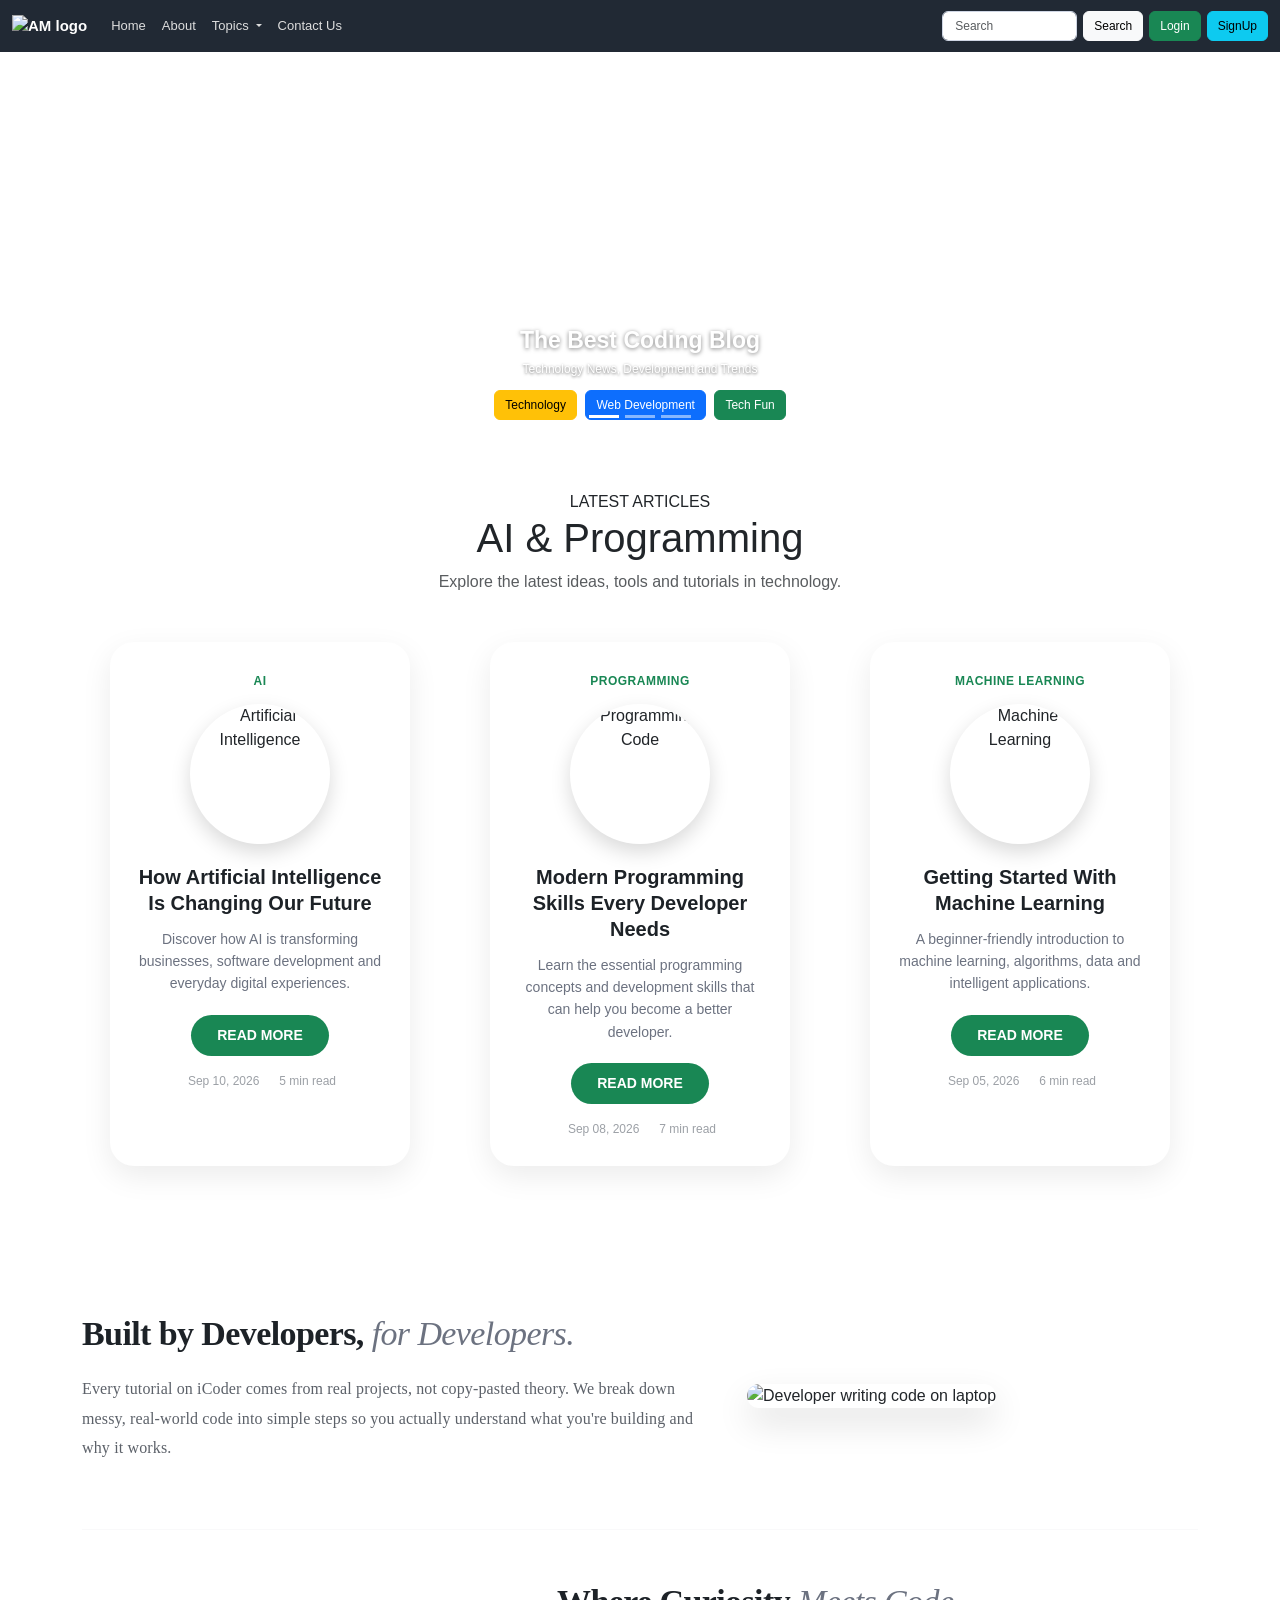
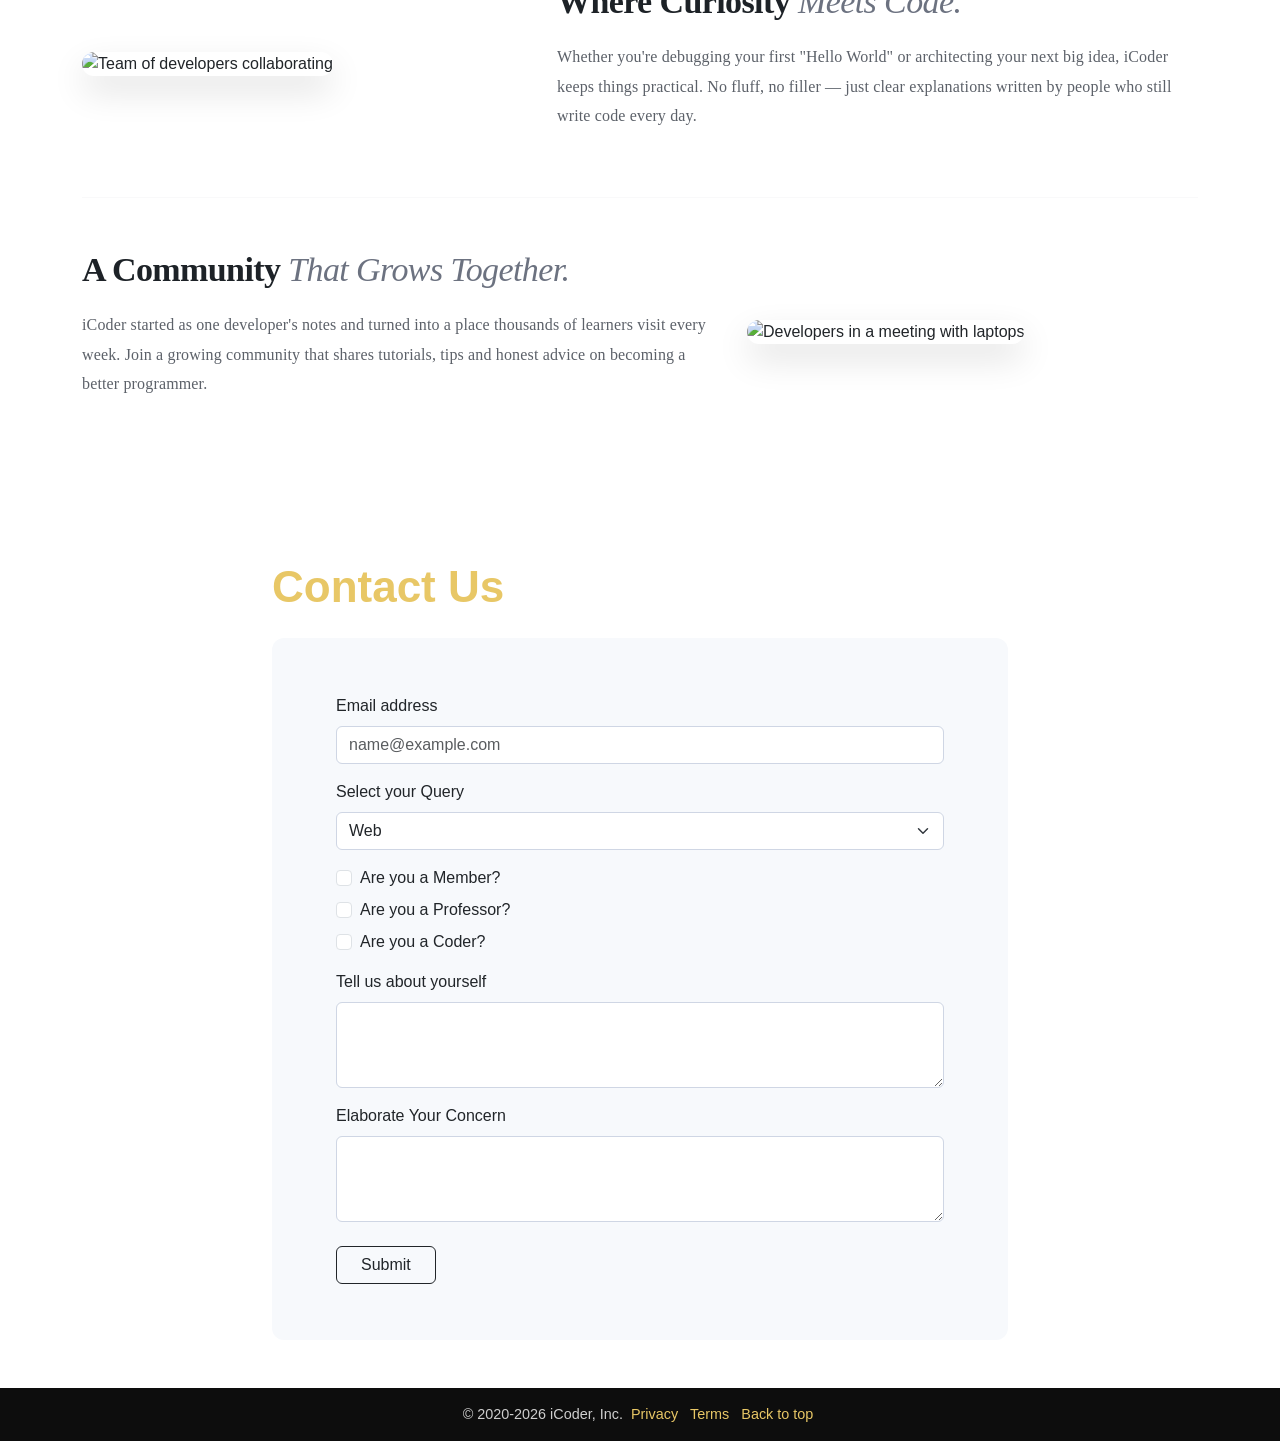
==== first project/bootstrap project 1/index.html @ f5c03f83 "blog bootstrap project shipped" ====
<!DOCTYPE html>
<html lang="en">

<head>

    <meta charset="UTF-8">

    <meta name="viewport" content="width=device-width, initial-scale=1.0">

    <title>iCoder - The Best Coding Blog</title>


    <!-- Bootstrap CSS -->
    <link
        href="https://cdn.jsdelivr.net/npm/bootstrap@5.3.3/dist/css/bootstrap.min.css"
        rel="stylesheet"
    >


    <!-- Custom CSS -->
    <link rel="stylesheet" href="style.css">

</head>


<body>

<div id="home"></div>
    <!-- =========================
         NAVBAR
    ========================== -->

    <nav class="navbar navbar-expand-lg navbar-dark">

        <div class="container-fluid">


            <!-- Logo -->
       <a class="navbar-brand" href="#">
    <img src="am logowhite.png.svg" alt="AM logo" class="AM logo" width="100px;">
</a>



            <!-- Mobile Menu Button -->

            <button
                class="navbar-toggler"
                type="button"
                data-bs-toggle="collapse"
                data-bs-target="#navbarContent"
            >

                <span class="navbar-toggler-icon"></span>

            </button>


            <!-- Navbar Content -->

            <div
                class="collapse navbar-collapse"
                id="navbarContent"
            >


                <!-- Left Menu -->

                <ul class="navbar-nav me-auto mb-2 mb-lg-0">


                    <!-- Home -->

                    <li class="nav-item">

                        <a class="nav-link active" href="#home">
                          Home
                         </a>

                    </li>


                    <!-- About -->

                    <li class="nav-item">
                     <a class="nav-link" href="#about">
                      About
                      </a>

                    </li>


                    <!-- Topics -->

                    <li class="nav-item dropdown">

                        <a
                            class="nav-link dropdown-toggle"
                            href="#"
                            role="button"
                            data-bs-toggle="dropdown"
                        >
                            Topics
                        </a>


                        <ul class="dropdown-menu">

                            <li>
                                <a class="dropdown-item" href="#">
                                    Technology
                                </a>
                            </li>

                            <li>
                                <a class="dropdown-item" href="#">
                                    Web Development
                                </a>
                            </li>

                            <li>
                                <a class="dropdown-item" href="#articles">
                                    Programming
                                </a>
                            </li>

                        </ul>

                    </li>


                    <!-- Contact -->

                    <li class="nav-item">

                       <a class="nav-link" href="#contact">
                        Contact Us
                       </a>

                    </li>

                </ul>


                <!-- Right Side -->

                <form class="d-flex search-area">


                    <!-- Search Input -->

                    <input
                        class="form-control search-input"
                        type="search"
                        placeholder="Search"
                    >


                    <!-- Search Button -->

                    <button
                        class="btn btn-light search-btn"
                        type="submit"
                    >
                        Search
                    </button>


                    <!-- Login -->

                    <button
                        class="btn btn-success login-btn"
                        type="button"
                        data-bs-toggle="modal"
                        data-bs-target="#loginModal"
                    >
                        Login
                    </button>


                    <!-- SignUp -->

                    <button
                        class="btn btn-info signup-btn"
                        type="button"
                        data-bs-toggle="modal"
                        data-bs-target="#signupModal"
                    >
                        SignUp
                    </button>

                </form>

            </div>

        </div>

    </nav>



    <!-- =========================
         CAROUSEL / SLIDER
    ========================== -->

    <div
        id="myCarousel"
        class="carousel slide"
        data-bs-ride="carousel"
    >


        <!-- Slider Indicators -->

        <div class="carousel-indicators">


            <button
                type="button"
                data-bs-target="#myCarousel"
                data-bs-slide-to="0"
                class="active"
            >
            </button>


            <button
                type="button"
                data-bs-target="#myCarousel"
                data-bs-slide-to="1"
            >
            </button>


            <button
                type="button"
                data-bs-target="#myCarousel"
                data-bs-slide-to="2"
            >
            </button>

        </div>



        <!-- =========================
             SLIDER ITEMS
        ========================== -->

        <div class="carousel-inner">


            <!-- =========================
                 SLIDE 1
            ========================== -->

            <div class="carousel-item active">

                <div class="hero slide-1">


                    <div class="hero-content">

                        <h1>
                            The Best Coding Blog
                        </h1>


                        <p>
                            Technology News, Development and Trends
                        </p>


                        <button class="btn btn-warning">
                            Technology
                        </button>


                        <button class="btn btn-primary">
                            Web Development
                        </button>


                        <button class="btn btn-success">
                            Tech Fun
                        </button>

                    </div>

                </div>

            </div>



            <!-- =========================
                 SLIDE 2
            ========================== -->

            <div class="carousel-item">

                <div class="hero slide-2">


                    <div class="hero-content">

                        <h1>
                            Artificial Intelligence
                        </h1>


                        <p>
                            Explore the world of Artificial Intelligence
                        </p>


                        <button class="btn btn-danger">
                            AI
                        </button>


                        <button class="btn btn-outline-info">
                            Technology
                        </button>


                        <button class="btn btn-success">
                            Learn More
                        </button>

                    </div>

                </div>

            </div>



            <!-- =========================
                 SLIDE 3
            ========================== -->

            <div class="carousel-item">

                <div class="hero slide-3">


                    <div class="hero-content">

                        <h1>
                            Programming
                        </h1>


                        <p>
                            Learn programming and build amazing projects
                        </p>


                        <button class="btn text-white"style="background-color:#fd7e14;">
                            Programming
                        </button>


                      <button class="btn text-white" style="background-color: #0dcaf0;">
    Coding
</button>


                        <button class="btn text-white"style="background-color:#6f42c1;">
                            Tutorials
                        </button>

                    </div>

                </div>

            </div>

        </div>



        <!-- =========================
             PREVIOUS BUTTON
        ========================== -->

        <button
            class="carousel-control-prev"
            type="button"
            data-bs-target="#myCarousel"
            data-bs-slide="prev"
        >

            <span class="carousel-control-prev-icon"></span>

        </button>



        <!-- =========================
             NEXT BUTTON
        ========================== -->

        <button
            class="carousel-control-next"
            type="button"
            data-bs-target="#myCarousel"
            data-bs-slide="next"
        >

            <span class="carousel-control-next-icon"></span>

        </button>
        </div>
<div id="articles" class="container py-5">

    <!-- Heading -->
    <div class="text-center mb-5">
        <span class="section-tag">LATEST ARTICLES</span>
        <h1 class="blog-heading">AI & Programming</h1>
        <p class="text-muted">
            Explore the latest ideas, tools and tutorials in technology.
        </p>
    </div>


     <!-- Blog Cards -->
   <div class="row g-4">
 
 
        <!-- Card 1 -->
        <div class="col-lg-4 col-md-6">
 
            <div class="blog-card">
 
                <span class="category">
                    <i class="bi bi-robot"></i> AI
                </span>
 
                <div class="card-image">
                    <img src="https://images.unsplash.com/photo-1677442136019-21780ecad995?auto=format&fit=crop&w=900&q=80"
                         alt="Artificial Intelligence">
                </div>
 
                <div class="card-content">
 
                    <h3>How Artificial Intelligence Is Changing Our Future</h3>
 
                    <p>
                        Discover how AI is transforming businesses, software
                        development and everyday digital experiences.
                    </p>
 
                    <a href="#" class="read-btn">
                        READ MORE
                    </a>
 
                    <div class="card-info">
                        <span>
                            <i class="bi bi-calendar3"></i> Sep 10, 2026
                        </span>
 
                        <span>
                            <i class="bi bi-clock"></i> 5 min read
                        </span>
                    </div>
 
                </div>
 
            </div>
 
        </div>
 
 
        <!-- Card 2 -->
        <div class="col-lg-4 col-md-6">
 
            <div class="blog-card">
 
                <span class="category">
                    <i class="bi bi-code-slash"></i> Programming
                </span>
 
                <div class="card-image">
                    <img src="https://images.unsplash.com/photo-1555949963-ff9fe0c870eb?auto=format&fit=crop&w=900&q=80"
                         alt="Programming Code">
                </div>
 
                <div class="card-content">
 
                    <h3>Modern Programming Skills Every Developer Needs</h3>
 
                    <p>
                        Learn the essential programming concepts and development
                        skills that can help you become a better developer.
                    </p>
 
                    <a href="#" class="read-btn">
                        READ MORE
                    </a>
 
                    <div class="card-info">
                        <span>
                            <i class="bi bi-calendar3"></i> Sep 08, 2026
                        </span>
 
                        <span>
                            <i class="bi bi-clock"></i> 7 min read
                        </span>
                    </div>
 
                </div>
 
            </div>
 
        </div>
 
 
        <!-- Card 3 -->
        <div class="col-lg-4 col-md-6">
 
            <div class="blog-card">
 
                <span class="category">
                    <i class="bi bi-cpu"></i> Machine Learning
                </span>
 
                <div class="card-image">
                    <img src="https://images.unsplash.com/photo-1620712943543-bcc4688e7485?auto=format&fit=crop&w=900&q=80"
                         alt="Machine Learning">
                </div>
 
                <div class="card-content">
 
                    <h3>Getting Started With Machine Learning</h3>
 
                    <p>
                        A beginner-friendly introduction to machine learning,
                        algorithms, data and intelligent applications.
                    </p>
 
                    <a href="#" class="read-btn">
                        READ MORE
                    </a>
 
                    <div class="card-info">
                        <span>
                            <i class="bi bi-calendar3"></i> Sep 05, 2026
                        </span>
 
                        <span>
                            <i class="bi bi-clock"></i> 6 min read
                        </span>
                    </div>
 
                </div>
 
            </div>
 
        </div>
 
    </div>
 
</div>
   
  <!-- =========================
         FEATURETTES SECTION
         (Cards ke neeche, image/text alternating rows)
    ========================== -->
 
    <div id="about" class="container featurette-section py-5">
 
 
        <!-- Featurette 1 - image right -->
 
        <div class="row featurette align-items-center">
 
            <div class="col-md-7">
                <h2 class="featurette-heading">
                    Built by Developers, <span class="text-muted">for Developers.</span>
                </h2>
                <p class="lead">
                    Every tutorial on iCoder comes from real projects, not
                    copy-pasted theory. We break down messy, real-world code
                    into simple steps so you actually understand what you're
                    building and why it works.
                </p>
            </div>
 
            <div class="col-md-5">
                <img
                    src="https://images.unsplash.com/photo-1498050108023-c5249f4df085?auto=format&fit=crop&w=900&q=80"
                    class="featurette-image img-fluid"
                    alt="Developer writing code on laptop"
                >
            </div>
 
        </div>
 
 
        <hr class="featurette-divider">
 
 
        <!-- Featurette 2 - image left -->
 
        <div class="row featurette align-items-center flex-md-row-reverse">
 
            <div class="col-md-7">
                <h2 class="featurette-heading">
                    Where Curiosity <span class="text-muted">Meets Code.</span>
                </h2>
                <p class="lead">
                    Whether you're debugging your first "Hello World" or
                    architecting your next big idea, iCoder keeps things
                    practical. No fluff, no filler — just clear explanations
                    written by people who still write code every day.
                </p>
            </div>
 
            <div class="col-md-5">
                <img
                    src="https://images.unsplash.com/photo-1531482615713-2afd69097998?auto=format&fit=crop&w=900&q=80"
                    class="featurette-image img-fluid"
                    alt="Team of developers collaborating"
                >
            </div>
 
        </div>
 
 
        <hr class="featurette-divider">
 
 
        <!-- Featurette 3 - image right -->
 
        <div class="row featurette align-items-center">
 
            <div class="col-md-7">
                <h2 class="featurette-heading">
                    A Community <span class="text-muted">That Grows Together.</span>
                </h2>
                <p class="lead">
                    iCoder started as one developer's notes and turned into a
                    place thousands of learners visit every week. Join a
                    growing community that shares tutorials, tips and honest
                    advice on becoming a better programmer.
                </p>
            </div>
 
            <div class="col-md-5">
                <img
                    src="https://images.unsplash.com/photo-1519389950473-47ba0277781c?auto=format&fit=crop&w=900&q=80"
                    class="featurette-image img-fluid"
                    alt="Developers in a meeting with laptops"
                >
            </div>
 
        </div>
 
    </div>
<!-- =========================
         CONTACT US SECTION
         (Dark themed, unique styled form)
    ========================== -->
 


<link rel="stylesheet" href="style.css">
<script src="script.js"></script>
    
 
                      
            <!-- Email Address -->
           
 <div id="contact" class="container contact-page py-5">
    <div class="row justify-content-center">
      <div class="col-lg-8">
 
        <h1 class="page-title mb-4">Contact Us</h1>
 
        <form id="contactForm">
 
          <!-- Email address -->
          <div class="mb-3">
            <label for="email" class="form-label">Email address</label>
            <input type="email" class="form-control" id="email" placeholder="name@example.com" required>
          </div>
 
          <!-- Select your Query -->
          <div class="mb-3">
            <label for="query" class="form-label">Select your Query</label>
            <select class="form-select" id="query">
              <option value="web">Web</option>
              <option value="mobile">Mobile App</option>
              <option value="billing">Billing</option>
              <option value="general">General</option>
              <option value="other">Other</option>
            </select>
          </div>
 
          <!-- Checkboxes -->
          <div class="mb-2 form-check">
            <input type="checkbox" class="form-check-input" id="isMember">
            <label class="form-check-label" for="isMember">Are you a Member?</label>
          </div>
 
          <div class="mb-2 form-check">
            <input type="checkbox" class="form-check-input" id="isProfessor">
            <label class="form-check-label" for="isProfessor">Are you a Professor?</label>
          </div>
 
          <div class="mb-3 form-check">
            <input type="checkbox" class="form-check-input" id="isCoder">
            <label class="form-check-label" for="isCoder">Are you a Coder?</label>
          </div>
 
          <!-- Tell us about yourself -->
          <div class="mb-3">
            <label for="aboutYou" class="form-label">Tell us about yourself</label>
            <textarea class="form-control" id="aboutYou" rows="3"></textarea>
          </div>
 
          <!-- Elaborate Your Concern -->
          <div class="mb-4">
            <label for="concern" class="form-label">Elaborate Your Concern</label>
            <textarea class="form-control" id="concern" rows="3"></textarea>
          </div>
 
          <button type="submit" class="btn btn-outline-dark px-4">Submit</button>
 
        </form>
 
      </div>
    </div>
  </div>
 
  <!-- Footer -->
  <footer class="site-footer text-center py-3">
    <span>&copy; 2020-2026 iCoder, Inc.</span>
    <a href="#" style="text-decoration: none;">Privacy</a>
    <a href="#">Terms</a>
    <a href="#top" id="backToTop">Back to top</a>
  </footer>



    <!-- =========================
         LOGIN MODAL
    ========================== -->

    <div class="modal fade auth-modal" id="loginModal" tabindex="-1" aria-labelledby="loginTitle" aria-hidden="true">
      <div class="modal-dialog modal-dialog-centered">
        <div class="modal-content">

          <button type="button" class="btn-close auth-close" data-bs-dismiss="modal" aria-label="Close"></button>

          <div class="auth-wrapper">

            <!-- Left colourful side -->
            <div class="auth-side">
              <h2>Welcome Back!</h2>
              <p>Login to continue reading tutorials, saving articles and learning with the iCoder community.</p>
            </div>

            <!-- Form side -->
            <div class="auth-form">
              <h3 id="loginTitle">Login</h3>
              <p class="auth-sub">Sign in to your account</p>

              <form id="loginForm">

                <div class="mb-3">
                  <label for="loginEmail" class="form-label">Email address</label>
                  <input type="email" class="form-control" id="loginEmail" placeholder="name@example.com" required>
                </div>

                <div class="mb-3">
                  <label for="loginPassword" class="form-label">Password</label>
                  <div class="password-box">
                    <input type="password" class="form-control" id="loginPassword" placeholder="Enter your password" required>
                    <button type="button" class="toggle-pass" data-target="loginPassword">Show</button>
                  </div>
                </div>

                <div class="d-flex justify-content-between align-items-center mb-4">
                  <div class="form-check mb-0">
                    <input type="checkbox" class="form-check-input" id="rememberMe">
                    <label class="form-check-label" for="rememberMe">Remember me</label>
                  </div>
                  <a href="#" class="auth-link" onclick="return false;">Forgot password?</a>
                </div>

                <button type="submit" class="auth-btn">Login</button>

                <div class="auth-msg" role="alert"></div>

              </form>

              <p class="auth-switch">
                Don't have an account?
                <a href="#" class="auth-link" data-bs-toggle="modal" data-bs-target="#signupModal">Sign Up</a>
              </p>
            </div>

          </div>
        </div>
      </div>
    </div>



    <!-- =========================
         SIGN UP MODAL
    ========================== -->

    <div class="modal fade auth-modal signup-modal" id="signupModal" tabindex="-1" aria-labelledby="signupTitle" aria-hidden="true">
      <div class="modal-dialog modal-dialog-centered">
        <div class="modal-content">

          <button type="button" class="btn-close auth-close" data-bs-dismiss="modal" aria-label="Close"></button>

          <div class="auth-wrapper">

            <!-- Left colourful side -->
            <div class="auth-side signup-side">
              <h2>Join iCoder</h2>
              <p>Create a free account to save your favourite articles, follow topics and be part of a growing developer community.</p>
            </div>

            <!-- Form side -->
            <div class="auth-form">
              <h3 id="signupTitle">Create Account</h3>
              <p class="auth-sub">It only takes a minute</p>

              <form id="signupForm">

                <div class="mb-3">
                  <label for="signupName" class="form-label">Full name</label>
                  <input type="text" class="form-control" id="signupName" placeholder="Your name" required>
                </div>

                <div class="mb-3">
                  <label for="signupEmail" class="form-label">Email address</label>
                  <input type="email" class="form-control" id="signupEmail" placeholder="name@example.com" required>
                </div>

                <div class="mb-3">
                  <label for="signupPassword" class="form-label">Password</label>
                  <div class="password-box">
                    <input type="password" class="form-control" id="signupPassword" placeholder="At least 6 characters" minlength="6" required>
                    <button type="button" class="toggle-pass" data-target="signupPassword">Show</button>
                  </div>
                </div>

                <div class="mb-3">
                  <label for="signupConfirm" class="form-label">Confirm password</label>
                  <div class="password-box">
                    <input type="password" class="form-control" id="signupConfirm" placeholder="Re-enter your password" required>
                    <button type="button" class="toggle-pass" data-target="signupConfirm">Show</button>
                  </div>
                </div>

                <div class="form-check mb-4">
                  <input type="checkbox" class="form-check-input" id="agreeTerms" required>
                  <label class="form-check-label" for="agreeTerms">I agree to the Terms and Privacy Policy</label>
                </div>

                <button type="submit" class="auth-btn">Sign Up</button>

                <div class="auth-msg" role="alert"></div>

              </form>

              <p class="auth-switch">
                Already have an account?
                <a href="#" class="auth-link" data-bs-toggle="modal" data-bs-target="#loginModal">Login</a>
              </p>
            </div>

          </div>
        </div>
      </div>
    </div>



    <!-- Login / Sign Up script -->
    <script>

      // Show / Hide password
      document.querySelectorAll('.toggle-pass').forEach(function (btn) {
        btn.addEventListener('click', function () {
          var input = document.getElementById(btn.getAttribute('data-target'));
          var show = input.type === 'password';
          input.type = show ? 'text' : 'password';
          btn.textContent = show ? 'Hide' : 'Show';
        });
      });

      // Message box helper
      function showMsg(form, text, type) {
        var box = form.querySelector('.auth-msg');
        box.textContent = text;
        box.className = 'auth-msg ' + type;
      }

      // Login submit
      document.getElementById('loginForm').addEventListener('submit', function (e) {
        e.preventDefault();
        showMsg(this, 'Login successful! Welcome back.', 'success');
      });

      // Sign up submit
      document.getElementById('signupForm').addEventListener('submit', function (e) {
        e.preventDefault();

        var pass = document.getElementById('signupPassword').value;
        var confirm = document.getElementById('signupConfirm').value;

        if (pass !== confirm) {
          showMsg(this, 'Passwords do not match. Please try again.', 'error');
          return;
        }

        showMsg(this, 'Account created successfully! You can login now.', 'success');
      });

      // Popup band hone par form saaf kar do
      document.querySelectorAll('.auth-modal').forEach(function (modal) {
        modal.addEventListener('hidden.bs.modal', function () {
          var form = modal.querySelector('form');
          form.reset();

          var box = form.querySelector('.auth-msg');
          box.className = 'auth-msg';
          box.textContent = '';

          modal.querySelectorAll('.password-box .form-control').forEach(function (i) {
            i.type = 'password';
          });
          modal.querySelectorAll('.toggle-pass').forEach(function (b) {
            b.textContent = 'Show';
          });
        });
      });

    </script>



    <!-- Bootstrap JavaScript -->

    <script
        src="https://cdn.jsdelivr.net/npm/bootstrap@5.3.3/dist/js/bootstrap.bundle.min.js">
    </script>


</body>

</html>
---- first project/bootstrap project 1/style.css ----
/* =========================
   GENERAL
========================= */

body {
    margin: 0;
    padding: 0;
    font-family: Arial, Helvetica, sans-serif;
}



/* =========================
   NAVBAR
========================= */

.navbar {
    background-color: #212934;
    min-height: 40px;
}


.navbar-brand {
    font-weight: bold;
    color: white !important;
    font-size: 15px;
}


.navbar .nav-link {
    color: #dddddd !important;
    font-size: 13px;
}


.navbar .nav-link:hover {
    color: white !important;
}



/* =========================
   SEARCH AREA
========================= */

.search-area {
    gap: 6px;
}


.search-input {
    width: 135px;
    height: 30px;
    font-size: 12px;
}


.search-btn {
    height: 30px;
    font-size: 12px;
    padding: 4px 10px;
}


.login-btn {
    height: 30px;
    font-size: 12px;
    padding: 4px 10px;
}


.signup-btn {
    height: 30px;
    font-size: 12px;
    padding: 4px 10px;
}



/* =========================
   HERO / SLIDER
========================= */

.hero {
    height: 390px;
    background-size: cover;
    background-position: center;
    position: relative;
}



/* =========================
   FIRST IMAGE
========================= */

.slide-1 {
    background-image: url("coding\ blog.png");
}



/* =========================
   SECOND IMAGE
========================= */

.slide-2 {
    background-image: url("artifical intelligence.jpeg");
}



/* =========================
   THIRD IMAGE
========================= */

.slide-3 {
    background-image: url("programming.jpeg");
}



/* =========================
   HERO CONTENT
========================= */

.hero-content {
    position: absolute;
    bottom: 20px;
    left: 50%;
    transform: translateX(-50%);
    text-align: center;
    color: white;
    width: 100%;
}



/* =========================
   HEADING
========================= */

.hero-content h1 {
    font-size: 23px;
    font-weight: bold;
    margin-bottom: 5px;
    text-shadow: 0 1px 4px rgba(0, 0, 0, 0.5);
}



/* =========================
   PARAGRAPH
========================= */

.hero-content p {
    font-size: 12px;
    margin-bottom: 10px;
    text-shadow: 0 1px 3px rgba(0, 0, 0, 0.6);
}



/* =========================
   SLIDER BUTTONS
========================= */

.hero-content .btn {
    font-size: 12px;
    margin: 2px;
    padding: 5px 10px;
}



/* =========================
   CAROUSEL INDICATORS
========================= */

.carousel-indicators {
    bottom: -2px;
}


.carousel-indicators button {
    width: 20px;
    height: 2px;
}



/* =========================
   CAROUSEL ARROWS
========================= */

.carousel-control-prev,
.carousel-control-next {
    width: 8%;
}



/* =========================
   MOBILE
========================= */

@media (max-width: 768px) {

    .hero {
        height: 420px;
    }

    .hero-content h1 {
        font-size: 20px;
    }

    .search-area {
        margin-top: 10px;
        padding-bottom: 10px;
    }

    .search-input {
        width: 110px;
    }

}


/* Cards Styling */
/* =========================
   GENERAL
========================= */

.blog-card {
    background: white;
    border-radius: 24px;
    box-shadow: 0 10px 30px rgba(0, 0, 0, 0.08);
    max-width: 300px;
    margin: 0 auto;
    padding: 30px 25px 28px;
    display: flex;
    flex-direction: column;
    align-items: center;
    text-align: center;
    height: 100%;
    transition: 0.3s ease;
}

.blog-card:hover {
    transform: translateY(-8px);
    box-shadow: 0 18px 40px rgba(0, 0, 0, 0.14);
}


/* =========================
   CATEGORY
========================= */

.category {
    color: #198754;
    font-size: 12px;
    font-weight: 700;
    text-transform: uppercase;
    letter-spacing: 0.5px;
    margin-bottom: 14px;
}


/* =========================
   IMAGE
========================= */

.card-image {
    width: 140px;
    height: 140px;
    border-radius: 50%;
    overflow: hidden;
    margin-bottom: 20px;
    box-shadow: 0 8px 20px rgba(0, 0, 0, 0.15);
    flex-shrink: 0;
}

.card-image img {
    width: 100%;
    height: 100%;
    object-fit: cover;
    display: block;
    transition: 0.4s ease;
}

.blog-card:hover .card-image img {
    transform: scale(1.08);
}


/* =========================
   CARD CONTENT
========================= */

.card-content {
    display: flex;
    flex-direction: column;
    align-items: center;
    text-align: center;
}


/* =========================
   TITLE
========================= */

.card-content h3 {
    font-size: 20px;
    line-height: 1.3;
    font-weight: 700;
    color: #1d2227;
    margin-bottom: 12px;
}

.card-content p {
    color: #6c7280;
    font-size: 14px;
    line-height: 1.6;
    margin-bottom: 20px;
}


/* =========================
   READ BUTTON
========================= */

.read-btn {
    display: inline-flex;
    align-items: center;
    justify-content: center;
    background: #198754;
    color: white;
    text-decoration: none;
    padding: 10px 26px;
    border-radius: 30px;
    font-size: 14px;
    font-weight: 600;
    transition: 0.3s ease;
    margin-bottom: 16px;
}

.read-btn:hover {
    background: #157347;
    color: white;
}


/* =========================
   CARD INFO
========================= */

.card-info {
    display: flex;
    justify-content: center;
    gap: 16px;
    color: #9ca0a6;
    font-size: 12px;
}

.card-info i {
    margin-right: 4px;
}


/* =========================
   RESPONSIVE
========================= */

@media (max-width: 767px) {

    .blog-heading {
        font-size: 32px;
    }

    .blog-card {
        max-width: 260px;
    }

    .card-image {
        height: 220px;
    }

    .card-content {
        padding: 24px 18px 28px;
    }

    .card-content h3 {
        font-size: 17px;
    }
}


/* =========================
   FEATURETTES SECTION
   ONLY FONT/STYLING UPDATED
========================= */

.featurette-section {
    padding-top: 20px;
    padding-bottom: 20px;
}

.featurette {
    padding: 50px 0;
}

.featurette-heading {
    font-family: Georgia, "Times New Roman", serif;
    font-weight: 700;
    font-size: 34px;
    color: #1d2227;
    letter-spacing: -0.6px;
    line-height: 1.3;
    margin-bottom: 18px;
}

.featurette-heading .text-muted {
    font-weight: 400;
    font-style: italic;
    color: #6c7280 !important;
}

.featurette .lead {
    font-family: Georgia, "Times New Roman", serif;
    font-size: 16px;
    line-height: 1.85;
    color: #5c6169;
    letter-spacing: 0.15px;
}

.featurette-image {
    border-radius: 20px;
    box-shadow: 0 15px 35px rgba(0, 0, 0, 0.12);
    width: 100%;
    object-fit: cover;
}

.featurette-divider {
    margin: 0;
    border: none;
    border-top: 1px solid #e6e8eb;
}


/* =========================
   RESPONSIVE (featurettes)
========================= */

@media (max-width: 767px) {

    .featurette {
        padding: 30px 0;
        text-align: center;
    }

    .featurette-heading {
        font-size: 26px;
    }

    .featurette .col-md-5 {
        margin-bottom: 25px;
    }

    .featurette.flex-md-row-reverse .col-md-5 {
        margin-bottom: 25px;
    }

}


/* =========================
   CONTACT US SECTION
========================= */

.contact-page {
  max-width: 1140px;
}

.contact-page form {
  background-color: #f7f9fc;
  color: #212529;
  padding: 3.5rem 4rem;
  border-radius: 12px;
  box-shadow: none;
}

.page-title {
  font-size: 2.75rem;
  font-weight: 600;
  color: #e8c766;
}

.form-label {
  font-weight: 500;
  color: #212529;
}

.form-control,
.form-select {
  background-color: #ffffff;
  border: 1px solid #cfd6e4;
}

.form-control:focus,
.form-select:focus {
  border-color: #e8c766;
  box-shadow: 0 0 0 0.2rem rgba(232, 199, 102, 0.25);
}

textarea.form-control {
  resize: vertical;
}

.form-check-input:checked {
  background-color: #e8c766;
  border-color: #e8c766;
}

.btn-outline-dark {
  border-color: #212529;
  color: #212529;
}

.btn-outline-dark:hover {
  background-color: #e8c766;
  border-color: #e8c766;
  color: #212529;
}


/* Footer */

.site-footer {
  background-color: #0d0d0d;
  border-top: none;
  box-shadow: none;
  font-size: 0.9rem;
  color: #cfcfcf;
}

html, body {
  margin: 0;
  padding: 0;
}

footer.site-footer a,
footer.site-footer a:visited,
footer.site-footer a:link,
footer.site-footer a:active,
footer.site-footer a:hover {
  color: #e8c766 !important;
  text-decoration: none !important;
  text-decoration-line: none !important;
  border-bottom: none !important;
  margin: 0 4px;
}



/* =========================================================
   RESPONSIVE FIXES
   Sirf choti screens ke liye adjustments hain.
   Desktop ka look wesa hi rehta hai.
========================================================= */


/* ---------- Safety: kuch bhi screen se bahar na nikle ---------- */

html,
body {
    overflow-x: hidden;
}

img {
    max-width: 100%;
}



/* =========================
   TABLET + MOBILE  (navbar collapse hone ke waqt)
   992px se chhoti screens
========================= */

@media (max-width: 991.98px) {

    .search-area {
        flex-wrap: wrap;
        margin-top: 10px;
        padding-bottom: 10px;
    }

    .search-input {
        width: 100%;
        flex: 1 1 100%;
    }

    .search-btn,
    .login-btn,
    .signup-btn {
        flex: 1 1 auto;
    }

    .navbar .nav-link {
        padding: 8px 0;
    }

}



/* =========================
   TABLET  (768px - 991px)
========================= */

@media (min-width: 768px) and (max-width: 991.98px) {

    /* 2 cards ke baad teesra card beech mein aaye */
    .row.g-4 {
        justify-content: center;
    }

    .featurette-heading {
        font-size: 28px;
    }

    .featurette .lead {
        font-size: 15px;
        line-height: 1.75;
    }

}



/* =========================
   MOBILE  (767px aur us se chhoti)
========================= */

@media (max-width: 767px) {

    /* Hero text kinaron se na chipke */
    .hero-content {
        padding: 0 12px 4px;
    }

    /* Cards: image gol hi rahe (pehle yahan oval ho jati thi) */
    .card-image {
        width: 140px;
        height: 140px;
    }

    .blog-card {
        max-width: 340px;
        padding: 26px 20px 24px;
    }

    /* Featurette: text aur image ke beech gap */
    .featurette .col-md-7 {
        margin-bottom: 20px;
    }

    /* Contact form */
    .contact-page form {
        padding: 2rem 1.5rem;
    }

    .page-title {
        font-size: 2rem;
    }

}



/* =========================
   SMALL PHONES  (575px aur us se chhoti)
========================= */

@media (max-width: 575.98px) {

    .navbar-brand img {
        width: 80px;
        height: auto;
    }

    .hero-content h1 {
        font-size: 18px;
    }

    .hero-content p {
        font-size: 11.5px;
    }

    .hero-content .btn {
        font-size: 11px;
        padding: 4px 8px;
    }

    .blog-heading {
        font-size: 28px;
    }

    .featurette {
        padding: 24px 0;
    }

    .featurette-heading {
        font-size: 23px;
    }

    .featurette .lead {
        font-size: 15px;
        line-height: 1.7;
    }

    .contact-page form {
        padding: 1.5rem 1rem;
    }

    .page-title {
        font-size: 1.75rem;
    }

    .contact-page .btn {
        width: 100%;
    }

    .site-footer {
        font-size: 0.8rem;
        line-height: 1.8;
        padding-left: 10px;
        padding-right: 10px;
    }

}



/* =========================================================
   LOGIN / SIGN UP POPUP
   Colours home page se match:
   navy #212934 (navbar), green (Login button), cyan (SignUp button)
========================================================= */

.auth-modal .modal-dialog {
    max-width: 820px;
}

.auth-modal .modal-content {
    position: relative;
    border: none;
    border-radius: 24px;
    overflow: hidden;
    box-shadow: 0 25px 60px rgba(33, 41, 52, 0.45);
}


/* Close button */

.auth-close {
    position: absolute;
    top: 16px;
    right: 16px;
    z-index: 10;
    padding: 8px;
    background-color: #ffffff;
    border-radius: 50%;
    opacity: 1;
    box-shadow: 0 2px 8px rgba(0, 0, 0, 0.2);
}


/* Layout */

.auth-wrapper {
    display: flex;
    min-height: 500px;
}


/* Left side  (Login = navy + green) */

.auth-side {
    flex: 0 0 40%;
    position: relative;
    overflow: hidden;
    display: flex;
    flex-direction: column;
    justify-content: center;
    text-align: center;
    padding: 40px 32px;
    color: #ffffff;
    background: linear-gradient(150deg, #212934 0%, #244038 55%, #198754 100%);
}

/* Left side  (Sign Up = navy + cyan) */

.auth-side.signup-side {
    background: linear-gradient(150deg, #212934 0%, #1f3d52 55%, #0dcaf0 100%);
}

.auth-side::before,
.auth-side::after {
    content: "";
    position: absolute;
    border-radius: 50%;
    background: rgba(255, 255, 255, 0.08);
}

.auth-side::before {
    width: 180px;
    height: 180px;
    top: -60px;
    left: -60px;
}

.auth-side::after {
    width: 220px;
    height: 220px;
    bottom: -90px;
    right: -80px;
}

.auth-side h2,
.auth-side p {
    position: relative;
    z-index: 1;
}

.auth-side h2 {
    font-size: 30px;
    font-weight: 700;
    margin-bottom: 12px;
}

/* Heading ke neeche chhoti coloured line */

.auth-side h2::after {
    content: "";
    display: block;
    width: 44px;
    height: 4px;
    border-radius: 4px;
    background: #20c997;
    margin: 12px auto 0;
}

.auth-side.signup-side h2::after {
    background: #0dcaf0;
}

.auth-side p {
    font-size: 14px;
    line-height: 1.7;
    margin: 0;
    opacity: 0.95;
}


/* Form side */

.auth-form {
    flex: 1;
    padding: 44px 40px 36px;
    background: #ffffff;
}

.auth-form h3 {
    font-size: 26px;
    font-weight: 700;
    color: #212934;
    margin-bottom: 4px;
}

.auth-sub {
    color: #6c7280;
    font-size: 14px;
    margin-bottom: 22px;
}


/* Inputs */

.auth-modal .form-label {
    font-size: 13px;
    font-weight: 600;
    color: #3d4450;
    margin-bottom: 6px;
}

.auth-modal .form-control {
    height: 46px;
    padding: 0 14px;
    font-size: 14px;
    border-radius: 12px;
    background-color: #f6f7fb;
    border: 1px solid #e3e6ef;
}

.auth-modal .form-control:focus {
    background-color: #ffffff;
    border-color: #198754;
    box-shadow: 0 0 0 0.2rem rgba(25, 135, 84, 0.18);
}

.signup-modal .form-control:focus {
    border-color: #0dcaf0;
    box-shadow: 0 0 0 0.2rem rgba(13, 202, 240, 0.25);
}


/* Show / Hide password */

.password-box {
    position: relative;
}

.password-box .form-control {
    padding-right: 64px;
}

.toggle-pass {
    position: absolute;
    top: 50%;
    right: 12px;
    transform: translateY(-50%);
    border: none;
    background: none;
    padding: 4px;
    font-size: 12px;
    font-weight: 700;
    color: #198754;
    cursor: pointer;
}

.signup-modal .toggle-pass {
    color: #087990;
}


/* Checkbox */

.auth-modal .form-check-label {
    font-size: 13px;
    color: #6c7280;
}

.auth-modal .form-check-input:checked {
    background-color: #198754;
    border-color: #198754;
}

.signup-modal .form-check-input:checked {
    background-color: #0aa2c0;
    border-color: #0aa2c0;
}

.auth-modal .form-check-input:focus {
    box-shadow: 0 0 0 0.2rem rgba(25, 135, 84, 0.2);
    border-color: #198754;
}

.signup-modal .form-check-input:focus {
    box-shadow: 0 0 0 0.2rem rgba(13, 202, 240, 0.25);
    border-color: #0dcaf0;
}


/* Links */

.auth-link {
    font-size: 13px;
    font-weight: 600;
    color: #198754;
    text-decoration: none;
}

.auth-link:hover {
    color: #146c43;
    text-decoration: underline;
}

.signup-modal .auth-link {
    color: #087990;
}

.signup-modal .auth-link:hover {
    color: #055160;
}

.auth-switch {
    text-align: center;
    font-size: 13px;
    color: #6c7280;
    margin: 18px 0 0;
}


/* Main button  (Login = green, jaisa navbar ka Login button) */

.auth-btn {
    width: 100%;
    border: none;
    border-radius: 30px;
    padding: 12px;
    font-size: 15px;
    font-weight: 600;
    color: #ffffff;
    background: #198754;
    box-shadow: 0 8px 20px rgba(25, 135, 84, 0.35);
    transition: 0.3s ease;
}

.auth-btn:hover {
    background: #157347;
    transform: translateY(-2px);
    box-shadow: 0 12px 26px rgba(25, 135, 84, 0.45);
}

/* Main button  (Sign Up = cyan, jaisa navbar ka SignUp button) */

.signup-modal .auth-btn {
    color: #212934;
    background: #0dcaf0;
    box-shadow: 0 8px 20px rgba(13, 202, 240, 0.4);
}

.signup-modal .auth-btn:hover {
    background: #31d2f2;
    box-shadow: 0 12px 26px rgba(13, 202, 240, 0.5);
}


/* Success / error message */

.auth-msg {
    display: none;
    margin-top: 14px;
    padding: 10px 14px;
    border-radius: 10px;
    font-size: 13px;
    text-align: center;
}

.auth-msg.success {
    display: block;
    background: #e6f9ee;
    color: #146c43;
}

.auth-msg.error {
    display: block;
    background: #fdecec;
    color: #b02a37;
}


/* Mobile */

@media (max-width: 767px) {

    .auth-modal .modal-dialog {
        max-width: 440px;
    }

    .auth-wrapper {
        flex-direction: column;
        min-height: 0;
    }

    .auth-side {
        flex: none;
        padding: 26px 20px 22px;
    }

    .auth-side h2 {
        font-size: 22px;
        margin-bottom: 0;
    }

    .auth-side h2::after {
        margin-top: 8px;
    }

    .auth-side p {
        display: none;
    }

    .auth-form {
        padding: 26px 22px;
    }

}
---- first project/bootstrap project 1/style.css ----
/* =========================
   GENERAL
========================= */

body {
    margin: 0;
    padding: 0;
    font-family: Arial, Helvetica, sans-serif;
}



/* =========================
   NAVBAR
========================= */

.navbar {
    background-color: #212934;
    min-height: 40px;
}


.navbar-brand {
    font-weight: bold;
    color: white !important;
    font-size: 15px;
}


.navbar .nav-link {
    color: #dddddd !important;
    font-size: 13px;
}


.navbar .nav-link:hover {
    color: white !important;
}



/* =========================
   SEARCH AREA
========================= */

.search-area {
    gap: 6px;
}


.search-input {
    width: 135px;
    height: 30px;
    font-size: 12px;
}


.search-btn {
    height: 30px;
    font-size: 12px;
    padding: 4px 10px;
}


.login-btn {
    height: 30px;
    font-size: 12px;
    padding: 4px 10px;
}


.signup-btn {
    height: 30px;
    font-size: 12px;
    padding: 4px 10px;
}



/* =========================
   HERO / SLIDER
========================= */

.hero {
    height: 390px;
    background-size: cover;
    background-position: center;
    position: relative;
}



/* =========================
   FIRST IMAGE
========================= */

.slide-1 {
    background-image: url("coding\ blog.png");
}



/* =========================
   SECOND IMAGE
========================= */

.slide-2 {
    background-image: url("artifical intelligence.jpeg");
}



/* =========================
   THIRD IMAGE
========================= */

.slide-3 {
    background-image: url("programming.jpeg");
}



/* =========================
   HERO CONTENT
========================= */

.hero-content {
    position: absolute;
    bottom: 20px;
    left: 50%;
    transform: translateX(-50%);
    text-align: center;
    color: white;
    width: 100%;
}



/* =========================
   HEADING
========================= */

.hero-content h1 {
    font-size: 23px;
    font-weight: bold;
    margin-bottom: 5px;
    text-shadow: 0 1px 4px rgba(0, 0, 0, 0.5);
}



/* =========================
   PARAGRAPH
========================= */

.hero-content p {
    font-size: 12px;
    margin-bottom: 10px;
    text-shadow: 0 1px 3px rgba(0, 0, 0, 0.6);
}



/* =========================
   SLIDER BUTTONS
========================= */

.hero-content .btn {
    font-size: 12px;
    margin: 2px;
    padding: 5px 10px;
}



/* =========================
   CAROUSEL INDICATORS
========================= */

.carousel-indicators {
    bottom: -2px;
}


.carousel-indicators button {
    width: 20px;
    height: 2px;
}



/* =========================
   CAROUSEL ARROWS
========================= */

.carousel-control-prev,
.carousel-control-next {
    width: 8%;
}



/* =========================
   MOBILE
========================= */

@media (max-width: 768px) {

    .hero {
        height: 420px;
    }

    .hero-content h1 {
        font-size: 20px;
    }

    .search-area {
        margin-top: 10px;
        padding-bottom: 10px;
    }

    .search-input {
        width: 110px;
    }

}


/* Cards Styling */
/* =========================
   GENERAL
========================= */

.blog-card {
    background: white;
    border-radius: 24px;
    box-shadow: 0 10px 30px rgba(0, 0, 0, 0.08);
    max-width: 300px;
    margin: 0 auto;
    padding: 30px 25px 28px;
    display: flex;
    flex-direction: column;
    align-items: center;
    text-align: center;
    height: 100%;
    transition: 0.3s ease;
}

.blog-card:hover {
    transform: translateY(-8px);
    box-shadow: 0 18px 40px rgba(0, 0, 0, 0.14);
}


/* =========================
   CATEGORY
========================= */

.category {
    color: #198754;
    font-size: 12px;
    font-weight: 700;
    text-transform: uppercase;
    letter-spacing: 0.5px;
    margin-bottom: 14px;
}


/* =========================
   IMAGE
========================= */

.card-image {
    width: 140px;
    height: 140px;
    border-radius: 50%;
    overflow: hidden;
    margin-bottom: 20px;
    box-shadow: 0 8px 20px rgba(0, 0, 0, 0.15);
    flex-shrink: 0;
}

.card-image img {
    width: 100%;
    height: 100%;
    object-fit: cover;
    display: block;
    transition: 0.4s ease;
}

.blog-card:hover .card-image img {
    transform: scale(1.08);
}


/* =========================
   CARD CONTENT
========================= */

.card-content {
    display: flex;
    flex-direction: column;
    align-items: center;
    text-align: center;
}


/* =========================
   TITLE
========================= */

.card-content h3 {
    font-size: 20px;
    line-height: 1.3;
    font-weight: 700;
    color: #1d2227;
    margin-bottom: 12px;
}

.card-content p {
    color: #6c7280;
    font-size: 14px;
    line-height: 1.6;
    margin-bottom: 20px;
}


/* =========================
   READ BUTTON
========================= */

.read-btn {
    display: inline-flex;
    align-items: center;
    justify-content: center;
    background: #198754;
    color: white;
    text-decoration: none;
    padding: 10px 26px;
    border-radius: 30px;
    font-size: 14px;
    font-weight: 600;
    transition: 0.3s ease;
    margin-bottom: 16px;
}

.read-btn:hover {
    background: #157347;
    color: white;
}


/* =========================
   CARD INFO
========================= */

.card-info {
    display: flex;
    justify-content: center;
    gap: 16px;
    color: #9ca0a6;
    font-size: 12px;
}

.card-info i {
    margin-right: 4px;
}


/* =========================
   RESPONSIVE
========================= */

@media (max-width: 767px) {

    .blog-heading {
        font-size: 32px;
    }

    .blog-card {
        max-width: 260px;
    }

    .card-image {
        height: 220px;
    }

    .card-content {
        padding: 24px 18px 28px;
    }

    .card-content h3 {
        font-size: 17px;
    }
}


/* =========================
   FEATURETTES SECTION
   ONLY FONT/STYLING UPDATED
========================= */

.featurette-section {
    padding-top: 20px;
    padding-bottom: 20px;
}

.featurette {
    padding: 50px 0;
}

.featurette-heading {
    font-family: Georgia, "Times New Roman", serif;
    font-weight: 700;
    font-size: 34px;
    color: #1d2227;
    letter-spacing: -0.6px;
    line-height: 1.3;
    margin-bottom: 18px;
}

.featurette-heading .text-muted {
    font-weight: 400;
    font-style: italic;
    color: #6c7280 !important;
}

.featurette .lead {
    font-family: Georgia, "Times New Roman", serif;
    font-size: 16px;
    line-height: 1.85;
    color: #5c6169;
    letter-spacing: 0.15px;
}

.featurette-image {
    border-radius: 20px;
    box-shadow: 0 15px 35px rgba(0, 0, 0, 0.12);
    width: 100%;
    object-fit: cover;
}

.featurette-divider {
    margin: 0;
    border: none;
    border-top: 1px solid #e6e8eb;
}


/* =========================
   RESPONSIVE (featurettes)
========================= */

@media (max-width: 767px) {

    .featurette {
        padding: 30px 0;
        text-align: center;
    }

    .featurette-heading {
        font-size: 26px;
    }

    .featurette .col-md-5 {
        margin-bottom: 25px;
    }

    .featurette.flex-md-row-reverse .col-md-5 {
        margin-bottom: 25px;
    }

}


/* =========================
   CONTACT US SECTION
========================= */

.contact-page {
  max-width: 1140px;
}

.contact-page form {
  background-color: #f7f9fc;
  color: #212529;
  padding: 3.5rem 4rem;
  border-radius: 12px;
  box-shadow: none;
}

.page-title {
  font-size: 2.75rem;
  font-weight: 600;
  color: #e8c766;
}

.form-label {
  font-weight: 500;
  color: #212529;
}

.form-control,
.form-select {
  background-color: #ffffff;
  border: 1px solid #cfd6e4;
}

.form-control:focus,
.form-select:focus {
  border-color: #e8c766;
  box-shadow: 0 0 0 0.2rem rgba(232, 199, 102, 0.25);
}

textarea.form-control {
  resize: vertical;
}

.form-check-input:checked {
  background-color: #e8c766;
  border-color: #e8c766;
}

.btn-outline-dark {
  border-color: #212529;
  color: #212529;
}

.btn-outline-dark:hover {
  background-color: #e8c766;
  border-color: #e8c766;
  color: #212529;
}


/* Footer */

.site-footer {
  background-color: #0d0d0d;
  border-top: none;
  box-shadow: none;
  font-size: 0.9rem;
  color: #cfcfcf;
}

html, body {
  margin: 0;
  padding: 0;
}

footer.site-footer a,
footer.site-footer a:visited,
footer.site-footer a:link,
footer.site-footer a:active,
footer.site-footer a:hover {
  color: #e8c766 !important;
  text-decoration: none !important;
  text-decoration-line: none !important;
  border-bottom: none !important;
  margin: 0 4px;
}



/* =========================================================
   RESPONSIVE FIXES
   Sirf choti screens ke liye adjustments hain.
   Desktop ka look wesa hi rehta hai.
========================================================= */


/* ---------- Safety: kuch bhi screen se bahar na nikle ---------- */

html,
body {
    overflow-x: hidden;
}

img {
    max-width: 100%;
}



/* =========================
   TABLET + MOBILE  (navbar collapse hone ke waqt)
   992px se chhoti screens
========================= */

@media (max-width: 991.98px) {

    .search-area {
        flex-wrap: wrap;
        margin-top: 10px;
        padding-bottom: 10px;
    }

    .search-input {
        width: 100%;
        flex: 1 1 100%;
    }

    .search-btn,
    .login-btn,
    .signup-btn {
        flex: 1 1 auto;
    }

    .navbar .nav-link {
        padding: 8px 0;
    }

}



/* =========================
   TABLET  (768px - 991px)
========================= */

@media (min-width: 768px) and (max-width: 991.98px) {

    /* 2 cards ke baad teesra card beech mein aaye */
    .row.g-4 {
        justify-content: center;
    }

    .featurette-heading {
        font-size: 28px;
    }

    .featurette .lead {
        font-size: 15px;
        line-height: 1.75;
    }

}



/* =========================
   MOBILE  (767px aur us se chhoti)
========================= */

@media (max-width: 767px) {

    /* Hero text kinaron se na chipke */
    .hero-content {
        padding: 0 12px 4px;
    }

    /* Cards: image gol hi rahe (pehle yahan oval ho jati thi) */
    .card-image {
        width: 140px;
        height: 140px;
    }

    .blog-card {
        max-width: 340px;
        padding: 26px 20px 24px;
    }

    /* Featurette: text aur image ke beech gap */
    .featurette .col-md-7 {
        margin-bottom: 20px;
    }

    /* Contact form */
    .contact-page form {
        padding: 2rem 1.5rem;
    }

    .page-title {
        font-size: 2rem;
    }

}



/* =========================
   SMALL PHONES  (575px aur us se chhoti)
========================= */

@media (max-width: 575.98px) {

    .navbar-brand img {
        width: 80px;
        height: auto;
    }

    .hero-content h1 {
        font-size: 18px;
    }

    .hero-content p {
        font-size: 11.5px;
    }

    .hero-content .btn {
        font-size: 11px;
        padding: 4px 8px;
    }

    .blog-heading {
        font-size: 28px;
    }

    .featurette {
        padding: 24px 0;
    }

    .featurette-heading {
        font-size: 23px;
    }

    .featurette .lead {
        font-size: 15px;
        line-height: 1.7;
    }

    .contact-page form {
        padding: 1.5rem 1rem;
    }

    .page-title {
        font-size: 1.75rem;
    }

    .contact-page .btn {
        width: 100%;
    }

    .site-footer {
        font-size: 0.8rem;
        line-height: 1.8;
        padding-left: 10px;
        padding-right: 10px;
    }

}



/* =========================================================
   LOGIN / SIGN UP POPUP
   Colours home page se match:
   navy #212934 (navbar), green (Login button), cyan (SignUp button)
========================================================= */

.auth-modal .modal-dialog {
    max-width: 820px;
}

.auth-modal .modal-content {
    position: relative;
    border: none;
    border-radius: 24px;
    overflow: hidden;
    box-shadow: 0 25px 60px rgba(33, 41, 52, 0.45);
}


/* Close button */

.auth-close {
    position: absolute;
    top: 16px;
    right: 16px;
    z-index: 10;
    padding: 8px;
    background-color: #ffffff;
    border-radius: 50%;
    opacity: 1;
    box-shadow: 0 2px 8px rgba(0, 0, 0, 0.2);
}


/* Layout */

.auth-wrapper {
    display: flex;
    min-height: 500px;
}


/* Left side  (Login = navy + green) */

.auth-side {
    flex: 0 0 40%;
    position: relative;
    overflow: hidden;
    display: flex;
    flex-direction: column;
    justify-content: center;
    text-align: center;
    padding: 40px 32px;
    color: #ffffff;
    background: linear-gradient(150deg, #212934 0%, #244038 55%, #198754 100%);
}

/* Left side  (Sign Up = navy + cyan) */

.auth-side.signup-side {
    background: linear-gradient(150deg, #212934 0%, #1f3d52 55%, #0dcaf0 100%);
}

.auth-side::before,
.auth-side::after {
    content: "";
    position: absolute;
    border-radius: 50%;
    background: rgba(255, 255, 255, 0.08);
}

.auth-side::before {
    width: 180px;
    height: 180px;
    top: -60px;
    left: -60px;
}

.auth-side::after {
    width: 220px;
    height: 220px;
    bottom: -90px;
    right: -80px;
}

.auth-side h2,
.auth-side p {
    position: relative;
    z-index: 1;
}

.auth-side h2 {
    font-size: 30px;
    font-weight: 700;
    margin-bottom: 12px;
}

/* Heading ke neeche chhoti coloured line */

.auth-side h2::after {
    content: "";
    display: block;
    width: 44px;
    height: 4px;
    border-radius: 4px;
    background: #20c997;
    margin: 12px auto 0;
}

.auth-side.signup-side h2::after {
    background: #0dcaf0;
}

.auth-side p {
    font-size: 14px;
    line-height: 1.7;
    margin: 0;
    opacity: 0.95;
}


/* Form side */

.auth-form {
    flex: 1;
    padding: 44px 40px 36px;
    background: #ffffff;
}

.auth-form h3 {
    font-size: 26px;
    font-weight: 700;
    color: #212934;
    margin-bottom: 4px;
}

.auth-sub {
    color: #6c7280;
    font-size: 14px;
    margin-bottom: 22px;
}


/* Inputs */

.auth-modal .form-label {
    font-size: 13px;
    font-weight: 600;
    color: #3d4450;
    margin-bottom: 6px;
}

.auth-modal .form-control {
    height: 46px;
    padding: 0 14px;
    font-size: 14px;
    border-radius: 12px;
    background-color: #f6f7fb;
    border: 1px solid #e3e6ef;
}

.auth-modal .form-control:focus {
    background-color: #ffffff;
    border-color: #198754;
    box-shadow: 0 0 0 0.2rem rgba(25, 135, 84, 0.18);
}

.signup-modal .form-control:focus {
    border-color: #0dcaf0;
    box-shadow: 0 0 0 0.2rem rgba(13, 202, 240, 0.25);
}


/* Show / Hide password */

.password-box {
    position: relative;
}

.password-box .form-control {
    padding-right: 64px;
}

.toggle-pass {
    position: absolute;
    top: 50%;
    right: 12px;
    transform: translateY(-50%);
    border: none;
    background: none;
    padding: 4px;
    font-size: 12px;
    font-weight: 700;
    color: #198754;
    cursor: pointer;
}

.signup-modal .toggle-pass {
    color: #087990;
}


/* Checkbox */

.auth-modal .form-check-label {
    font-size: 13px;
    color: #6c7280;
}

.auth-modal .form-check-input:checked {
    background-color: #198754;
    border-color: #198754;
}

.signup-modal .form-check-input:checked {
    background-color: #0aa2c0;
    border-color: #0aa2c0;
}

.auth-modal .form-check-input:focus {
    box-shadow: 0 0 0 0.2rem rgba(25, 135, 84, 0.2);
    border-color: #198754;
}

.signup-modal .form-check-input:focus {
    box-shadow: 0 0 0 0.2rem rgba(13, 202, 240, 0.25);
    border-color: #0dcaf0;
}


/* Links */

.auth-link {
    font-size: 13px;
    font-weight: 600;
    color: #198754;
    text-decoration: none;
}

.auth-link:hover {
    color: #146c43;
    text-decoration: underline;
}

.signup-modal .auth-link {
    color: #087990;
}

.signup-modal .auth-link:hover {
    color: #055160;
}

.auth-switch {
    text-align: center;
    font-size: 13px;
    color: #6c7280;
    margin: 18px 0 0;
}


/* Main button  (Login = green, jaisa navbar ka Login button) */

.auth-btn {
    width: 100%;
    border: none;
    border-radius: 30px;
    padding: 12px;
    font-size: 15px;
    font-weight: 600;
    color: #ffffff;
    background: #198754;
    box-shadow: 0 8px 20px rgba(25, 135, 84, 0.35);
    transition: 0.3s ease;
}

.auth-btn:hover {
    background: #157347;
    transform: translateY(-2px);
    box-shadow: 0 12px 26px rgba(25, 135, 84, 0.45);
}

/* Main button  (Sign Up = cyan, jaisa navbar ka SignUp button) */

.signup-modal .auth-btn {
    color: #212934;
    background: #0dcaf0;
    box-shadow: 0 8px 20px rgba(13, 202, 240, 0.4);
}

.signup-modal .auth-btn:hover {
    background: #31d2f2;
    box-shadow: 0 12px 26px rgba(13, 202, 240, 0.5);
}


/* Success / error message */

.auth-msg {
    display: none;
    margin-top: 14px;
    padding: 10px 14px;
    border-radius: 10px;
    font-size: 13px;
    text-align: center;
}

.auth-msg.success {
    display: block;
    background: #e6f9ee;
    color: #146c43;
}

.auth-msg.error {
    display: block;
    background: #fdecec;
    color: #b02a37;
}


/* Mobile */

@media (max-width: 767px) {

    .auth-modal .modal-dialog {
        max-width: 440px;
    }

    .auth-wrapper {
        flex-direction: column;
        min-height: 0;
    }

    .auth-side {
        flex: none;
        padding: 26px 20px 22px;
    }

    .auth-side h2 {
        font-size: 22px;
        margin-bottom: 0;
    }

    .auth-side h2::after {
        margin-top: 8px;
    }

    .auth-side p {
        display: none;
    }

    .auth-form {
        padding: 26px 22px;
    }

}
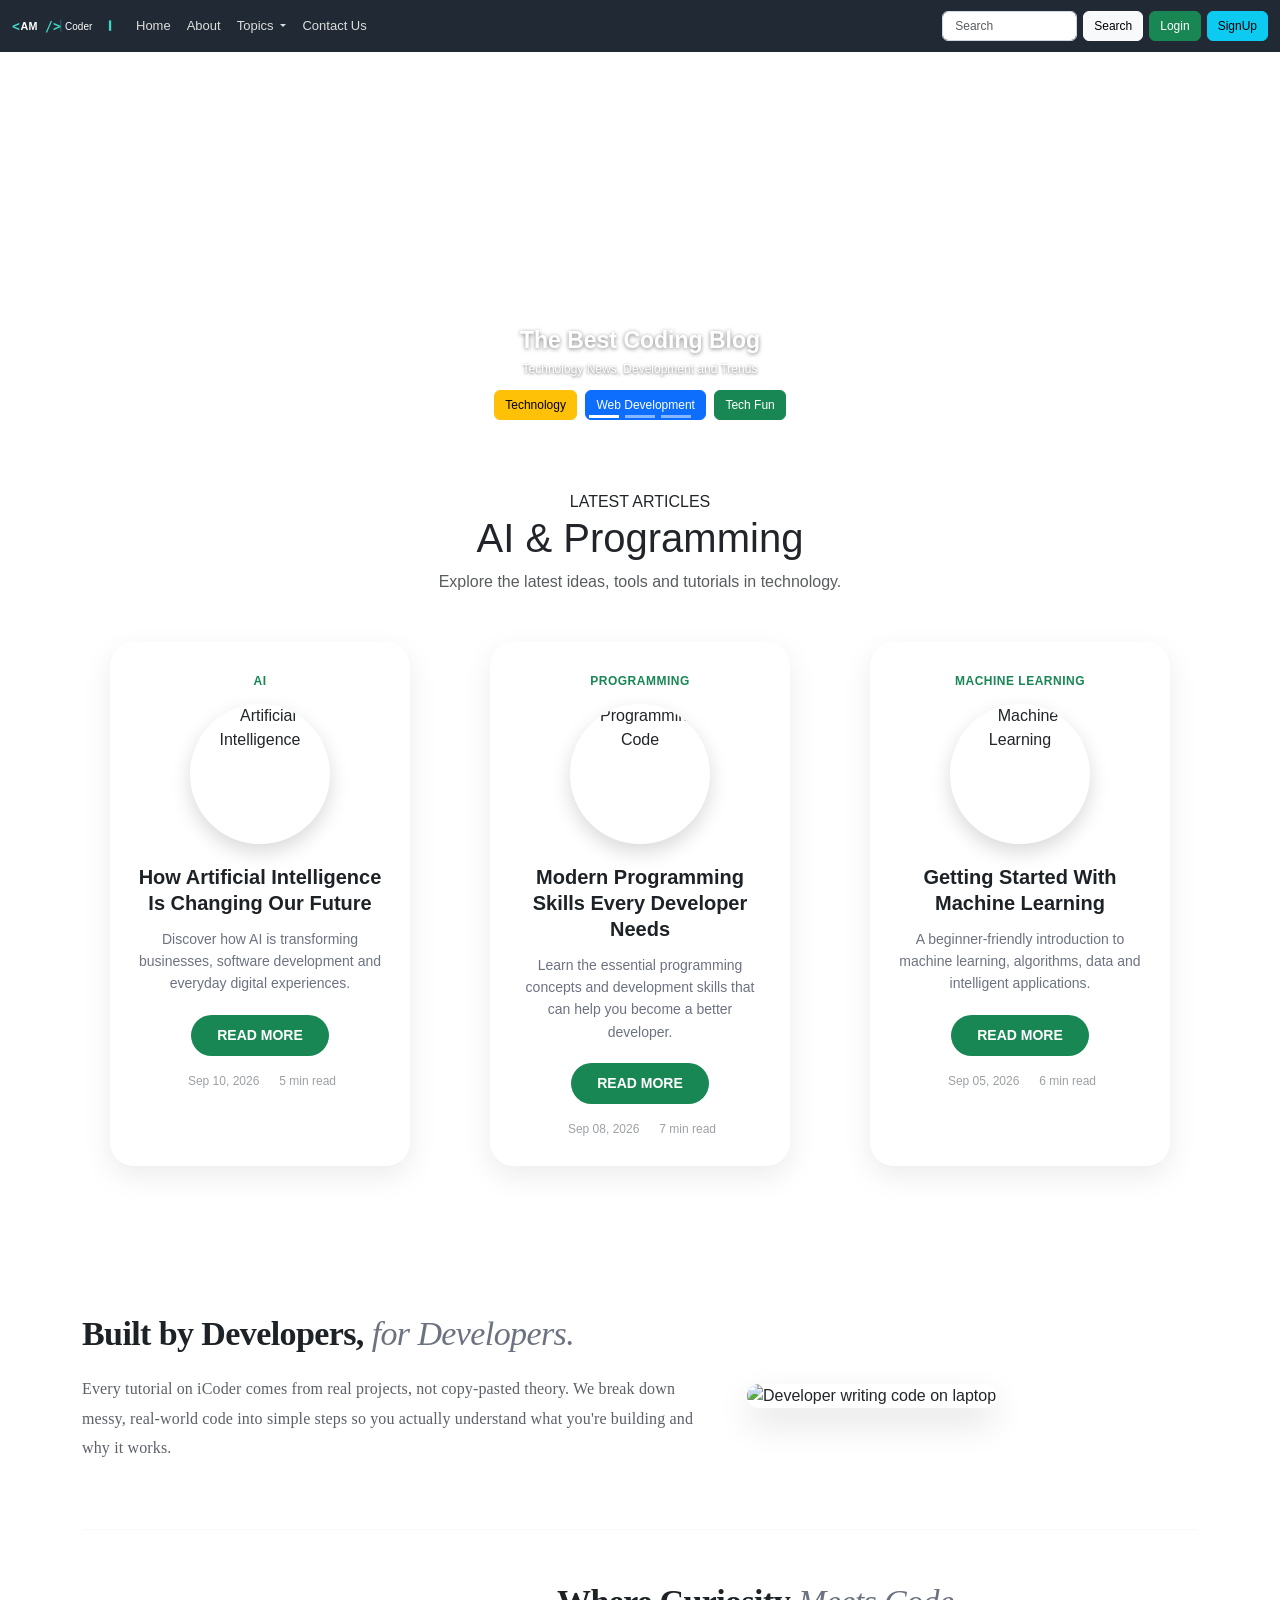
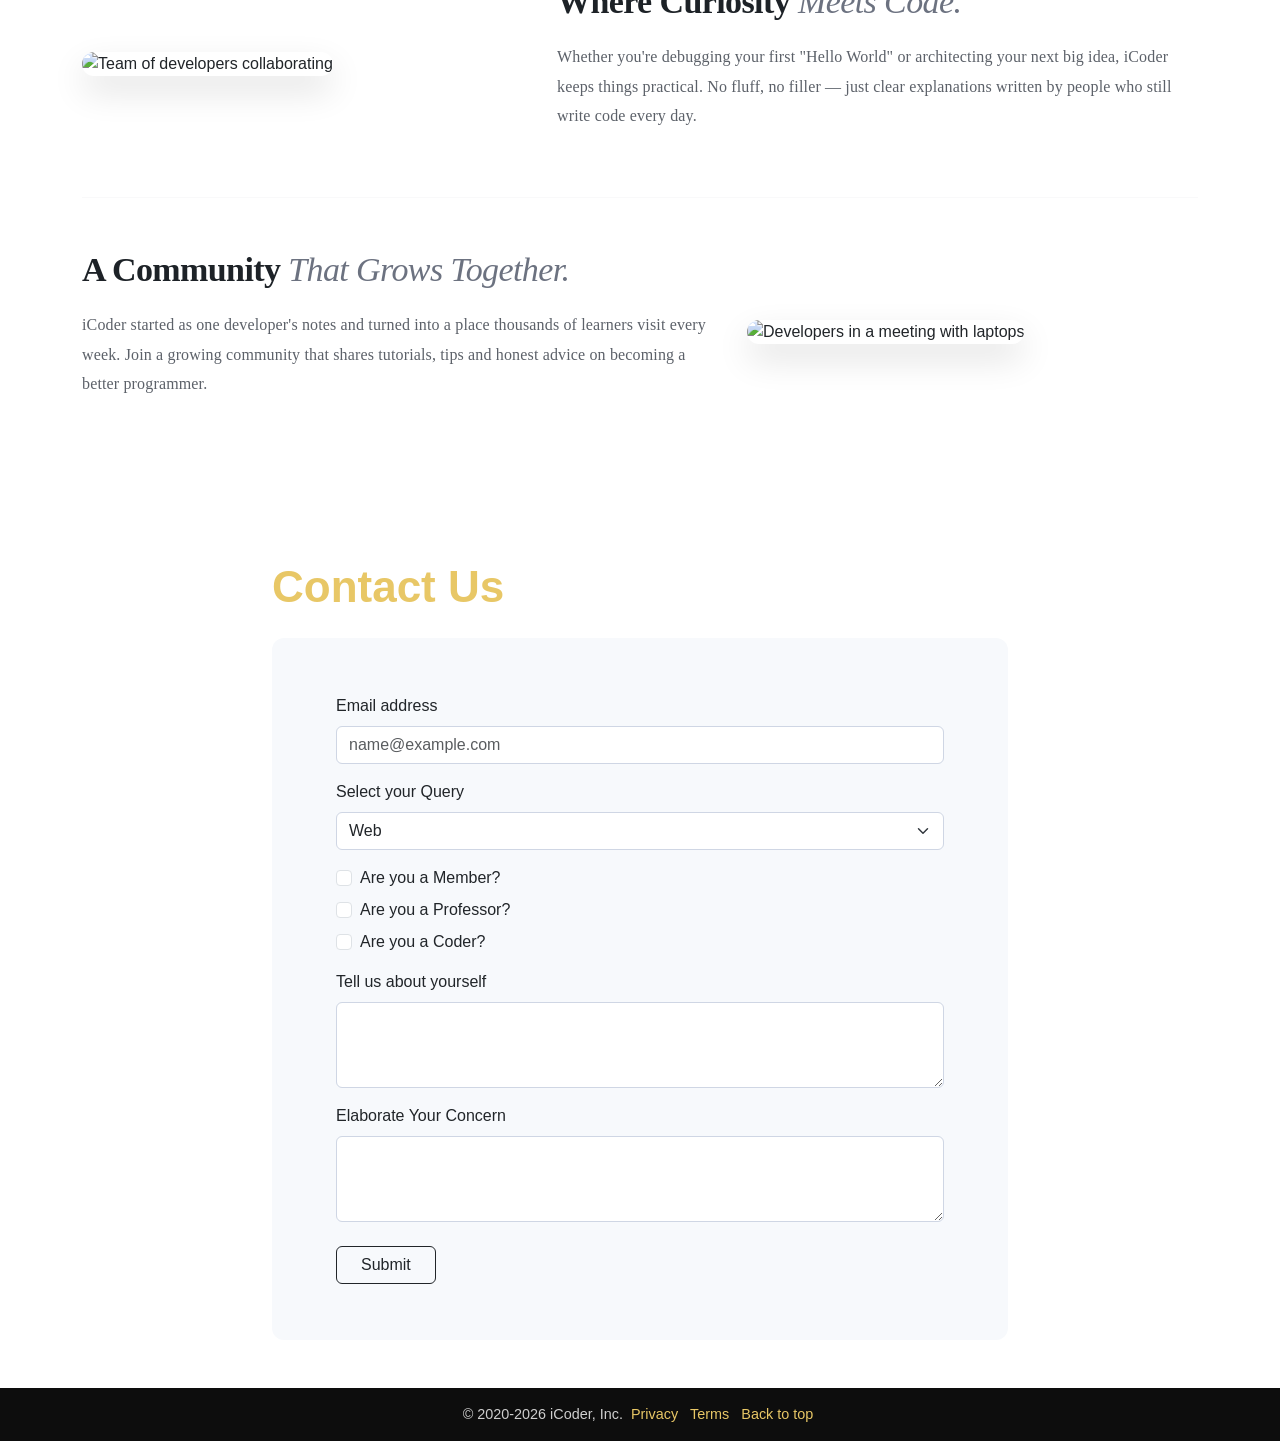
==== commit 96bbb256: "My first simple project with html,css,javascript" ====
--- a/first project/bootstrap project 1/index.html
+++ b/first project/bootstrap project 1/index.html
@@ -37,7 +37,7 @@
 
             <!-- Logo -->
        <a class="navbar-brand" href="#">
-    <img src="am logowhite.png.svg" alt="AM logo" class="AM logo" width="100px;">
+    <img src="images/am logowhite.png.svg" alt="AM logo" class="AM logo" width="100px;">
 </a>
 
 
